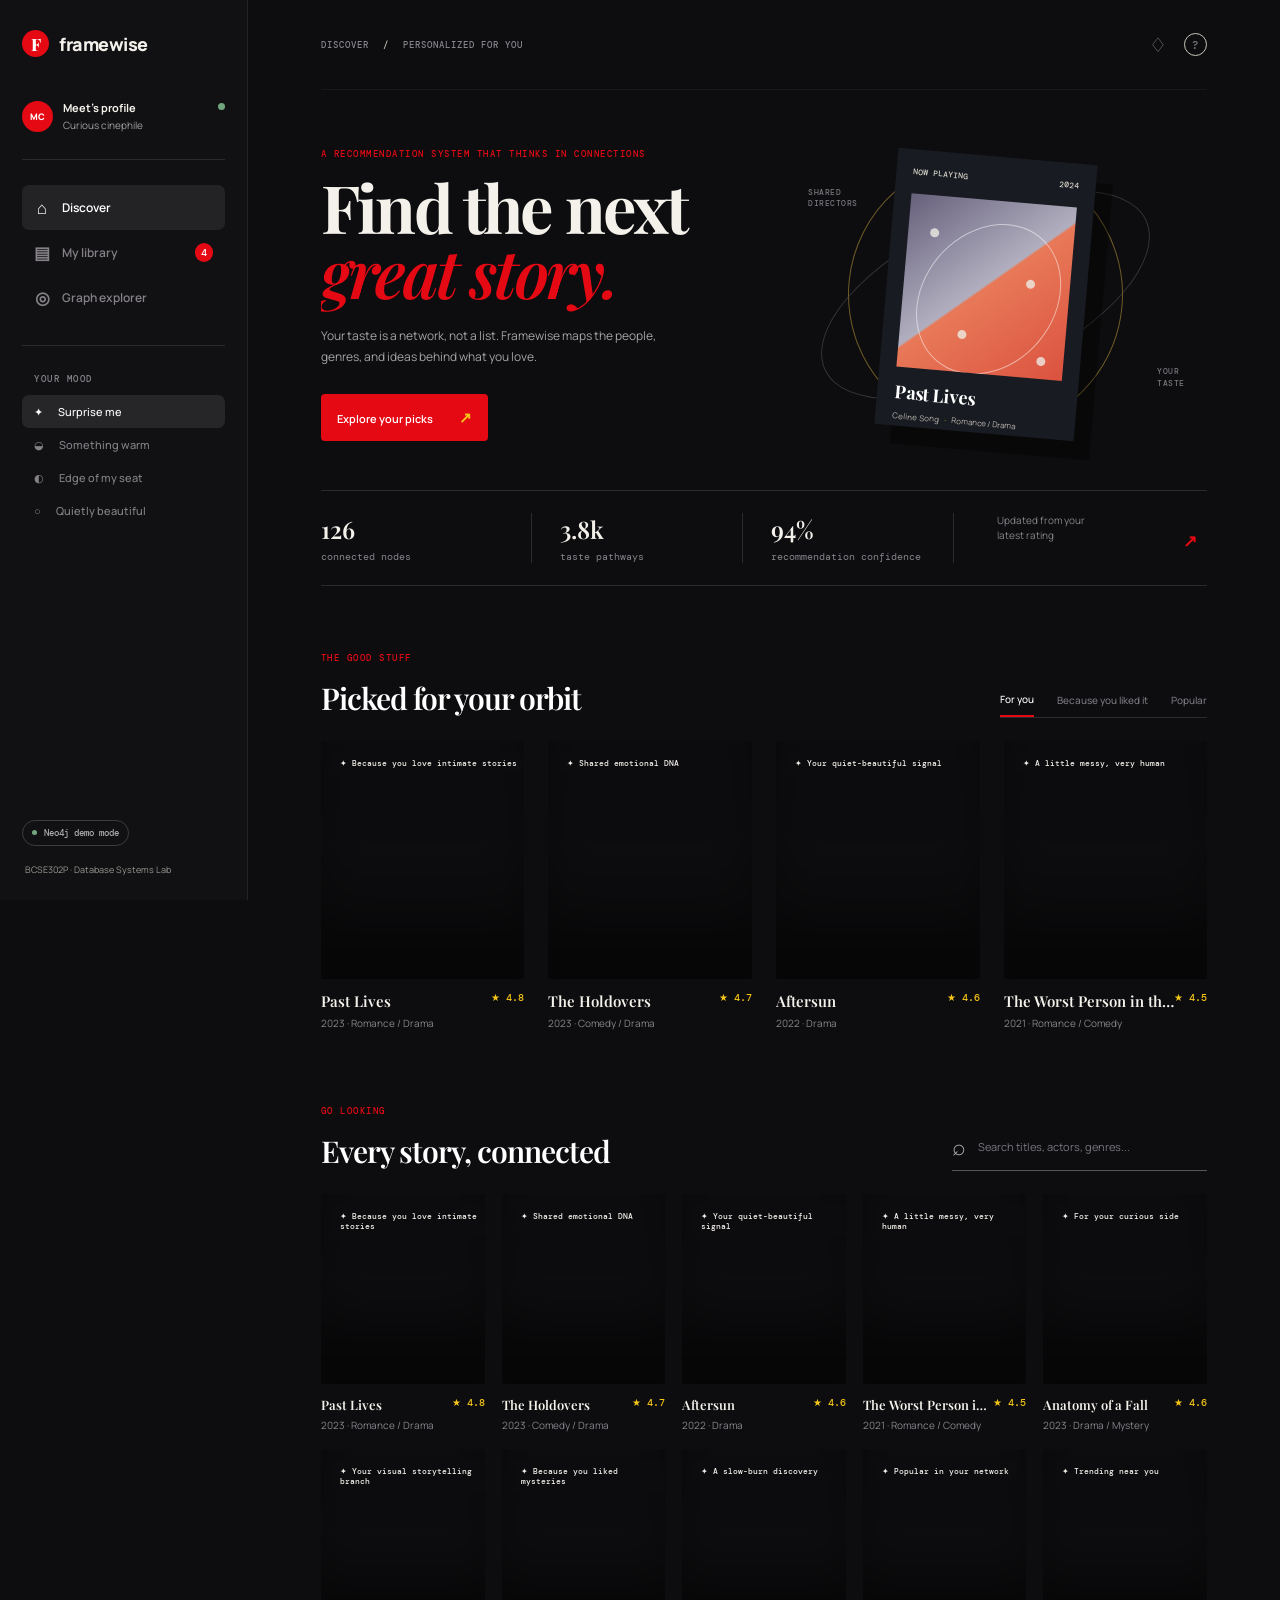
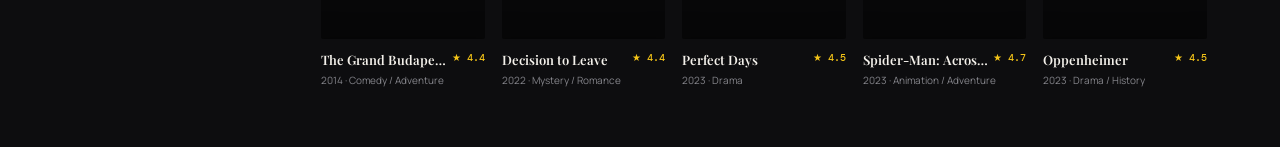
==== index.html @ 02949bae "Prepare Neo4j movie recommendation project and Review 2 submission" ====
<!doctype html>
<html lang="en">
<head>
  <meta charset="UTF-8">
  <meta name="viewport" content="width=device-width, initial-scale=1.0">
  <meta name="description" content="Framewise, a graph-powered movie recommendation system built for BCSE302P Database Systems Lab.">
  <title>Framewise | Graph-powered movie discovery</title>
  <link rel="preconnect" href="https://fonts.googleapis.com">
  <link rel="preconnect" href="https://fonts.gstatic.com" crossorigin>
  <link href="https://fonts.googleapis.com/css2?family=DM+Mono:wght@400;500&family=Manrope:wght@400;500;600;700;800&family=Playfair+Display:wght@600;700&display=swap" rel="stylesheet">
  <link rel="stylesheet" href="styles.css">
  <style>
    :root{--ink:#f4f1eb;--muted:#a1a1a1;--paper:#0d0d0f;--cream:#18181b;--coral:#e50914;--yellow:#f5c518;--lavender:#70a8ff;--line:#2b2b30}
    body{background:#0d0d0f;color:#f4f1eb}.sidebar{background:#111113;border-right:1px solid #242428}.brand-mark{background:#e50914}.profile-chip,.primary-nav{border-color:#2a2a2f}.nav-item.active,.nav-item:hover{background:#232326;color:#fff}.mood.active{background:#262629;color:#fff}.sidebar-label,.breadcrumb,.stats-strip span,.stats-note,.movie-info p{color:#85858b}.live-pill{border-color:#3c3c41;color:#aaa}.topbar{border-bottom:1px solid #19191c}.hero-copy{color:#a4a4a7}.hero h1 em{color:#e50914}.primary-btn{background:#e50914}.film-card{background:#191b22;box-shadow:17px 18px 0 rgba(0,0,0,.35)}.orbit{border-color:#34343a}.orbit-two{border-color:#705c28}.orbit-label{color:#77777e}.stats-strip,.stats-strip div{border-color:#2b2b30}.section-heading h2,.page-intro h1{color:#fff}.segment{color:#77777e}.segment.active{color:#fff;border-color:#e50914}.poster{background-size:cover;background-position:center;box-shadow:inset 0 -55px 40px rgba(0,0,0,.3)}.poster:before{background:linear-gradient(180deg,rgba(0,0,0,.05),transparent 45%,rgba(0,0,0,.35));mix-blend-mode:normal}.poster:after{display:none}.movie-badge{background:rgba(13,13,15,.82);color:#f4f1eb}.movie-info h3{color:#f4f1eb}.rating{color:#f5c518}.search-box{border-color:#55555a}.search-box input{color:#fff}.search-box input::placeholder{color:#77777e}.page-intro p:last-child{color:#99999e}.graph-panel{background:#111216}.analytics-card{background:#18181b;border-color:#29292d}.modal{background:#18181b;box-shadow:0 25px 80px #000}.modal-close{color:#aaa}.modal .modal-meta,.modal-copy{color:#a5a5aa}.rating-actions button{color:#eee;border-color:#3b3b42}.rating-actions button:hover{border-color:#e50914;color:#fff}.toast{background:#e50914}
  </style>
</head>
<body>
  <div class="app-shell">
    <aside class="sidebar">
      <div class="brand"><span class="brand-mark">F</span><span>framewise</span></div>
      <div class="profile-chip"><div class="avatar">MC</div><div><strong>Meet's profile</strong><small>Curious cinephile</small></div><span class="online-dot"></span></div>
      <nav class="primary-nav" aria-label="Primary navigation">
        <button class="nav-item active" data-view="home"><span>⌂</span>Discover</button>
        <button class="nav-item" data-view="library"><span>▤</span>My library <b id="library-count">4</b></button>
        <button class="nav-item" data-view="network"><span>◎</span>Graph explorer</button>
      </nav>
      <div class="sidebar-label">Your mood</div>
      <div class="mood-list"><button class="mood active">✦ <span>Surprise me</span></button><button class="mood">◒ <span>Something warm</span></button><button class="mood">◐ <span>Edge of my seat</span></button><button class="mood">○ <span>Quietly beautiful</span></button></div>
      <div class="sidebar-foot"><div class="live-pill"><span></span> Neo4j demo mode</div><small>BCSE302P · Database Systems Lab</small></div>
    </aside>
    <main class="main-content">
      <header class="topbar"><button class="mobile-menu" aria-label="Open menu">☰</button><div class="breadcrumb">DISCOVER <span>/</span> PERSONALIZED FOR YOU</div><div class="top-actions"><button class="icon-btn" title="Notifications">♢</button><button class="help-btn">?</button></div></header>
      <section id="home-view" class="view active-view">
        <div class="hero reveal"><div><p class="eyebrow">A recommendation system that thinks in connections</p><h1>Find the next<br><em>great story.</em></h1><p class="hero-copy">Your taste is a network, not a list. Framewise maps the people, genres, and ideas behind what you love.</p><button class="primary-btn" data-scroll="recommendations">Explore your picks <span>↗</span></button></div><div class="hero-art"><div class="orbit orbit-one"></div><div class="orbit orbit-two"></div><div class="film-card"><div class="film-card-top"><span>NOW PLAYING</span><span>2024</span></div><div class="film-visual"><i></i><i></i><i></i><i></i></div><div class="film-title">Past Lives</div><div class="film-meta">Celine Song <span>·</span> Romance / Drama</div></div><div class="orbit-label label-a">shared<br>directors</div><div class="orbit-label label-b">your<br>taste</div></div></div>
        <div class="stats-strip reveal"><div><strong>126</strong><span>connected nodes</span></div><div><strong>3.8k</strong><span>taste pathways</span></div><div><strong>94%</strong><span>recommendation confidence</span></div><div class="stats-note">Updated from your<br>latest rating <b>↗</b></div></div>
        <div class="section-heading reveal" id="recommendations"><div><p class="eyebrow">The good stuff</p><h2>Picked for your orbit</h2></div><div class="segmented"><button class="segment active" data-mode="for-you">For you</button><button class="segment" data-mode="because">Because you liked it</button><button class="segment" data-mode="popular">Popular</button></div></div>
        <div id="recommendation-grid" class="movie-grid reveal"></div>
        <div class="section-heading search-heading reveal"><div><p class="eyebrow">Go looking</p><h2>Every story, connected</h2></div><div class="search-box"><span>⌕</span><input id="search-input" type="search" placeholder="Search titles, actors, genres..." aria-label="Search movies"></div></div>
        <div id="catalog-grid" class="movie-grid catalog-grid reveal"></div>
      </section>
      <section id="library-view" class="view"><div class="page-intro"><p class="eyebrow">Your shelf</p><h1>My library</h1><p>Movies you have rated, saved, or are still thinking about.</p></div><div id="library-grid" class="movie-grid"></div></section>
      <section id="network-view" class="view"><div class="page-intro network-intro"><div><p class="eyebrow">Neo4j graph visualization</p><h1>Your taste, in context</h1><p>Explore the paths that connect your ratings to the wider movie universe.</p></div><div class="network-legend"><span><i class="legend-user"></i>You</span><span><i class="legend-movie"></i>Movie</span><span><i class="legend-genre"></i>Genre</span></div></div><div class="graph-panel"><canvas id="graph-canvas"></canvas><div class="graph-tooltip" id="graph-tooltip"></div><div class="graph-controls"><button id="reset-graph" title="Reset graph">↺</button><span>Drag nodes to explore</span></div></div><div class="analytics-row"><div class="analytics-card"><span class="analytics-icon">⌁</span><div><strong>2 hops</strong><small>Average discovery distance</small></div></div><div class="analytics-card"><span class="analytics-icon">✦</span><div><strong>0.82</strong><small>Personalization score</small></div></div><div class="analytics-card"><span class="analytics-icon">↗</span><div><strong>PageRank</strong><small>Analytics ready</small></div></div></div></section>
    </main>
  </div>
  <div class="modal-backdrop" id="movie-modal"><div class="modal"><button class="modal-close" aria-label="Close">×</button><div id="modal-content"></div></div></div>
  <div class="toast" id="toast"></div>
  <script src="app.js"></script>
</body>
</html>
---- styles.css ----
/* Streaming-service dark theme */
:root{--ink:#f4f1eb;--muted:#a1a1a1;--paper:#0d0d0f;--cream:#18181b;--coral:#e50914;--yellow:#f5c518;--lavender:#70a8ff;--line:#2b2b30}
body{background:var(--paper);color:var(--ink)}.sidebar{background:#111113;border-right:1px solid #242428}.brand-mark{background:var(--coral)}.profile-chip{border-color:#2a2a2f}.primary-nav{border-color:#2a2a2f}.nav-item.active,.nav-item:hover{background:#232326;color:#fff}.mood.active{background:#262629;color:#fff}.sidebar-label,.breadcrumb,.stats-strip span,.stats-note,.movie-info p{color:#85858b}.live-pill{border-color:#3c3c41;color:#aaa}.topbar{border-bottom:1px solid #19191c}.hero-copy{color:#a4a4a7}.hero h1 em{color:#e50914}.primary-btn{background:var(--coral)}.film-card{background:#191b22;box-shadow:17px 18px 0 rgba(0,0,0,.35)}.orbit{border-color:#34343a}.orbit-two{border-color:#705c28}.orbit-label{color:#77777e}.stats-strip{border-color:var(--line)}.stats-strip div{border-color:var(--line)}.section-heading h2,.page-intro h1{color:#fff}.segment{color:#77777e}.segment.active{color:#fff;border-color:var(--coral)}.poster{background-size:cover;background-position:center;box-shadow:inset 0 -55px 40px rgba(0,0,0,.3)}.poster:before{background:linear-gradient(180deg,rgba(0,0,0,.05),transparent 45%,rgba(0,0,0,.35));mix-blend-mode:normal}.poster:after{display:none}.movie-badge{background:rgba(13,13,15,.82);color:#f4f1eb}.movie-info h3{color:#f4f1eb}.rating{color:#f5c518}.search-box{border-color:#55555a}.search-box input{color:#fff}.search-box input::placeholder{color:#77777e}.page-intro p:last-child{color:#99999e}.graph-panel{background:#111216}.analytics-card{background:#18181b;border:1px solid #29292d}.modal{background:#18181b;box-shadow:0 25px 80px #000}.modal-close{color:#aaa}.modal .modal-meta,.modal-copy{color:#a5a5aa}.rating-actions button{color:#eee;border-color:#3b3b42}.rating-actions button:hover{border-color:var(--coral);color:#fff}.toast{background:var(--coral)}
:root{--ink:#1e2025;--muted:#7d7b80;--paper:#f8f7f3;--cream:#eeece5;--coral:#e66b4e;--yellow:#f0ba55;--lavender:#b3a9dc;--line:#dedbd2;--serif:'Playfair Display',Georgia,serif;--sans:'Manrope',sans-serif;--mono:'DM Mono',monospace}*{box-sizing:border-box}html{scroll-behavior:smooth}body{margin:0;background:var(--paper);color:var(--ink);font-family:var(--sans);font-size:14px}.app-shell{display:flex;min-height:100vh}.sidebar{position:fixed;width:248px;height:100vh;background:#e9e7df;padding:30px 22px 24px;display:flex;flex-direction:column;z-index:3}.brand{display:flex;gap:10px;align-items:center;font-size:18px;font-weight:800;letter-spacing:-.5px;margin-bottom:43px}.brand-mark{display:grid;place-items:center;background:var(--ink);color:#fff;width:27px;height:27px;border-radius:50%;font-family:var(--serif);font-size:17px}.profile-chip{display:flex;align-items:center;gap:10px;padding-bottom:27px;border-bottom:1px solid #d5d2c9;position:relative}.profile-chip strong,.profile-chip small{display:block}.profile-chip strong{font-size:11px}.profile-chip small{font-size:10px;color:var(--muted);margin-top:3px}.avatar{width:31px;height:31px;border-radius:50%;display:grid;place-items:center;background:var(--coral);color:#fff;font-size:9px;font-weight:800}.online-dot{width:7px;height:7px;background:#71a67d;border-radius:50%;margin-left:auto;align-self:flex-start;margin-top:3px}.primary-nav{padding:25px 0;border-bottom:1px solid #d5d2c9}.nav-item,.mood{border:0;background:transparent;width:100%;display:flex;align-items:center;gap:12px;color:#858187;text-align:left;font:600 12px var(--sans);padding:11px 12px;border-radius:7px;cursor:pointer}.nav-item span{font-size:17px;width:16px;text-align:center}.nav-item.active,.nav-item:hover{background:#f7f5ef;color:var(--ink)}.nav-item b{margin-left:auto;background:var(--coral);color:#fff;font:500 10px var(--mono);padding:3px 6px;border-radius:10px}.sidebar-label{font:500 9px var(--mono);letter-spacing:1.5px;color:#99958d;margin:27px 12px 10px;text-transform:uppercase}.mood{font-weight:500;padding:9px 12px;font-size:11px}.mood.active{color:var(--ink);background:#ddd9cd}.mood span{margin-left:3px}.sidebar-foot{margin-top:auto;color:#9b9890}.live-pill{font:500 9px var(--mono);border:1px solid #c7c3ba;display:inline-flex;gap:7px;align-items:center;border-radius:20px;padding:6px 9px;color:#77736d}.live-pill span{width:5px;height:5px;background:#75a681;border-radius:50%}.sidebar-foot small{display:block;font-size:9px;margin:17px 3px 0;line-height:1.5}.main-content{margin-left:248px;width:calc(100% - 248px);padding:0 5.7vw 60px}.topbar{height:90px;display:flex;align-items:center;justify-content:space-between}.breadcrumb{font:500 9px var(--mono);letter-spacing:1px;color:#9b9890}.breadcrumb span{padding:0 8px;color:#c1bdb3}.top-actions{display:flex;align-items:center;gap:11px}.icon-btn,.help-btn{border:0;background:transparent;color:#777;cursor:pointer;font-size:20px}.help-btn{border:1px solid #c9c6bd;border-radius:50%;font:500 11px var(--mono);width:23px;height:23px}.mobile-menu{display:none}.hero{display:grid;grid-template-columns:1fr 1fr;min-height:382px;align-items:center;padding:42px 0 20px;overflow:hidden}.eyebrow{color:var(--coral);font:500 9px var(--mono);letter-spacing:1.5px;text-transform:uppercase;margin:0 0 14px}.hero h1,.page-intro h1{font:700 clamp(43px,5.2vw,70px)/.98 var(--serif);letter-spacing:-2.8px;margin:0}.hero h1 em{font-weight:600;color:var(--coral)}.hero-copy{color:#848087;max-width:340px;line-height:1.7;font-size:12px;margin:22px 0 27px}.primary-btn{border:0;background:var(--ink);color:#fff;border-radius:4px;padding:13px 16px;font:600 11px var(--sans);cursor:pointer}.primary-btn span{color:var(--yellow);margin-left:24px;font-size:15px}.hero-art{height:325px;position:relative;display:grid;place-items:center}.film-card{position:relative;z-index:1;width:200px;height:277px;background:#2a3038;color:#fff;padding:17px;box-shadow:17px 18px 0 rgba(30,32,37,.08);transform:rotate(5deg)}.film-card-top{font:500 8px var(--mono);display:flex;justify-content:space-between;color:#d4d2c8}.film-visual{height:174px;margin:17px 0 13px;background:linear-gradient(140deg,#67607c,#b1afbf 49%,#e87958 50%,#db523f);position:relative;overflow:hidden}.film-visual:before{content:'';position:absolute;width:130px;height:160px;border:1px solid rgba(255,255,255,.5);border-radius:50%;transform:rotate(35deg);left:20px;top:18px}.film-visual i{position:absolute;background:#eeece5;border-radius:50%;width:9px;height:9px;opacity:.8}.film-visual i:nth-child(1){left:22px;top:33px}.film-visual i:nth-child(2){right:35px;top:76px}.film-visual i:nth-child(3){left:58px;bottom:33px}.film-visual i:nth-child(4){right:18px;bottom:13px}.film-title{font:700 18px var(--serif)}.film-meta{font-size:8px;color:#bbb8b0;margin-top:6px}.film-meta span{color:var(--yellow);padding:0 3px}.orbit{position:absolute;border:1px solid #d0cdc5;border-radius:50%}.orbit-one{width:355px;height:160px;transform:rotate(-25deg)}.orbit-two{width:275px;height:275px;transform:rotate(27deg);border-color:#e0c56f}.orbit-label{position:absolute;font:500 8px/1.4 var(--mono);text-transform:uppercase;letter-spacing:.5px;color:#a19d95}.label-a{left:10%;top:17%}.label-b{right:5%;bottom:21%;color:var(--coral)}.stats-strip{border-top:1px solid var(--line);border-bottom:1px solid var(--line);display:grid;grid-template-columns:repeat(3,1fr) 1.2fr;padding:22px 0;margin-top:13px}.stats-strip div{border-right:1px solid var(--line);padding-left:28px}.stats-strip div:first-child{padding-left:0}.stats-strip div:last-child{border:0}.stats-strip strong,.stats-strip span{display:block}.stats-strip strong{font:600 24px var(--serif)}.stats-strip span{font:10px var(--mono);color:#929087;margin-top:5px}.stats-note{font-size:10px;color:#929087;line-height:1.5;padding-left:43px!important}.stats-note b{color:var(--coral);float:right;font-size:17px;margin-right:10px}.section-heading{display:flex;align-items:end;justify-content:space-between;margin:66px 0 23px}.section-heading h2{font:600 30px var(--serif);letter-spacing:-1px;margin:0}.segmented{display:flex;border-bottom:1px solid var(--line);gap:23px}.segment{background:none;border:0;padding:0 0 9px;font:500 10px var(--sans);color:#a4a09a;cursor:pointer}.segment.active{color:var(--ink);border-bottom:2px solid var(--coral)}.movie-grid{display:grid;grid-template-columns:repeat(4,1fr);gap:24px}.movie-card{cursor:pointer;min-width:0}.poster{height:238px;position:relative;overflow:hidden;border-radius:2px;transition:transform .3s ease}.movie-card:hover .poster{transform:translateY(-5px)}.poster:before{content:'';position:absolute;inset:0;background:linear-gradient(130deg,transparent 30%,rgba(255,255,255,.18));z-index:1}.poster-a{background:linear-gradient(160deg,#d48a64 0 39%,#272c42 40% 64%,#c9bca4 65%)}.poster-b{background:linear-gradient(35deg,#e8b83d 0 30%,#5b6881 31% 65%,#e9745a 66%)}.poster-c{background:linear-gradient(130deg,#292d3e,#8b99a7 55%,#da765d 56%)}.poster-d{background:linear-gradient(145deg,#67826e 0 48%,#d0a46b 49% 74%,#374d57 75%)}.poster-e{background:linear-gradient(145deg,#bd6f72,#edc17b 52%,#43485b 53%)}.poster-f{background:linear-gradient(145deg,#48526d,#d8b194 52%,#6e6d8c 53%)}.poster:after{content:'✦';position:absolute;color:rgba(255,255,255,.75);font-size:52px;right:22px;bottom:17px;transform:rotate(12deg)}.movie-badge{position:absolute;z-index:2;top:12px;left:12px;background:rgba(255,255,255,.9);font:500 8px var(--mono);padding:5px 7px;color:var(--ink)}.movie-info{padding-top:12px}.movie-info h3{font:600 15px var(--serif);margin:0 0 5px;white-space:nowrap;overflow:hidden;text-overflow:ellipsis}.movie-info p{font-size:10px;color:#99958f;margin:0}.rating{float:right;color:var(--coral);font:500 10px var(--mono)}.search-heading{margin-top:75px}.search-box{display:flex;gap:10px;align-items:center;border-bottom:1px solid #c7c3bb;width:255px;padding:0 0 8px}.search-box span{font-size:23px;color:#aaa}.search-box input{border:0;background:transparent;outline:0;font:11px var(--sans);width:100%;color:var(--ink)}.catalog-grid{grid-template-columns:repeat(5,1fr);gap:17px}.catalog-grid .poster{height:190px}.catalog-grid .movie-info h3{font-size:13px}.view{display:none}.view.active-view{display:block}.page-intro{padding:70px 0 40px}.page-intro p:last-child{color:#898681;line-height:1.7;margin-top:16px}.network-intro{display:flex;justify-content:space-between;align-items:end}.network-legend{display:flex;gap:17px;font:10px var(--mono);color:#8d8982}.network-legend span{display:flex;gap:6px;align-items:center}.network-legend i{width:9px;height:9px;border-radius:50%;display:inline-block}.legend-user{background:var(--coral)}.legend-movie{background:var(--lavender)}.legend-genre{background:var(--yellow)}.graph-panel{background:#252a32;min-height:485px;position:relative;overflow:hidden;border-radius:3px}.graph-panel:before{content:'';position:absolute;inset:0;background-image:linear-gradient(rgba(255,255,255,.025) 1px,transparent 1px),linear-gradient(90deg,rgba(255,255,255,.025) 1px,transparent 1px);background-size:42px 42px}.graph-panel canvas{width:100%;height:485px;position:relative}.graph-controls{position:absolute;bottom:20px;left:22px;display:flex;align-items:center;gap:10px;color:#747c87;font:9px var(--mono)}.graph-controls button{border:1px solid #555d69;background:#303742;color:#ddd;border-radius:3px;width:29px;height:29px;cursor:pointer}.analytics-row{display:grid;grid-template-columns:repeat(3,1fr);gap:16px;margin-top:18px}.analytics-card{display:flex;gap:13px;align-items:center;background:#f0eee8;padding:17px}.analytics-icon{color:var(--coral);font-size:24px}.analytics-card strong,.analytics-card small{display:block}.analytics-card strong{font:600 15px var(--serif)}.analytics-card small{font-size:10px;color:#99958e;margin-top:5px}.modal-backdrop{display:none;position:fixed;inset:0;z-index:5;background:rgba(25,27,32,.58);place-items:center;padding:20px}.modal-backdrop.open{display:grid}.modal{background:var(--paper);max-width:560px;width:100%;padding:35px;position:relative}.modal-close{position:absolute;right:19px;top:15px;border:0;background:none;font-size:25px;cursor:pointer}.modal-poster{height:230px;width:160px;float:left;margin:0 25px 18px 0}.modal h2{font:600 33px var(--serif);line-height:1.05;margin:10px 0}.modal .modal-meta{color:#898680;font-size:11px;line-height:1.7}.modal-copy{clear:both;padding-top:15px;color:#69666a;font-size:12px;line-height:1.7}.rating-actions{display:flex;gap:7px;margin-top:20px}.rating-actions button{border:1px solid var(--line);background:transparent;padding:9px 11px;font:500 10px var(--mono);cursor:pointer}.rating-actions button:hover{border-color:var(--coral);color:var(--coral)}.toast{position:fixed;bottom:22px;right:24px;background:var(--ink);color:#fff;padding:12px 16px;font:10px var(--mono);transform:translateY(100px);opacity:0;transition:.3s;z-index:9}.toast.show{transform:translateY(0);opacity:1}.reveal{animation:rise .7s ease both}.reveal:nth-child(2){animation-delay:.08s}.reveal:nth-child(3){animation-delay:.16s}@keyframes rise{from{opacity:0;transform:translateY(13px)}to{opacity:1;transform:none}}@media(max-width:900px){.sidebar{width:205px}.main-content{margin-left:205px;width:calc(100% - 205px);padding:0 4vw 50px}.movie-grid{grid-template-columns:repeat(3,1fr)}.catalog-grid{grid-template-columns:repeat(4,1fr)}.hero{grid-template-columns:1fr}.hero-art{display:none}.stats-strip{grid-template-columns:repeat(3,1fr)}.stats-note{display:none}}@media(max-width:650px){.sidebar{transform:translateX(-100%);transition:.25s;width:245px}.sidebar.open{transform:none}.main-content{margin-left:0;width:100%;padding:0 22px 40px}.topbar{height:70px}.mobile-menu{display:block;border:0;background:none;font-size:20px;color:var(--ink);cursor:pointer}.breadcrumb{font-size:8px;margin-left:10px}.hero{padding-top:45px;min-height:365px}.hero h1{font-size:49px}.stats-strip{margin-left:-22px;margin-right:-22px;padding:18px 22px}.stats-strip div{padding-left:12px}.stats-strip strong{font-size:19px}.stats-strip span{font-size:8px}.section-heading{display:block;margin-top:48px}.section-heading h2{font-size:27px;margin-bottom:18px}.segmented{width:max-content;max-width:100%;gap:16px;overflow:auto}.movie-grid{grid-template-columns:repeat(2,1fr);gap:19px}.poster{height:210px}.catalog-grid{grid-template-columns:repeat(2,1fr)}.catalog-grid .poster{height:210px}.search-box{width:100%;margin-top:21px}.network-intro{display:block}.network-legend{margin-top:22px}.graph-panel{min-height:390px}.graph-panel canvas{height:390px}.analytics-row{grid-template-columns:1fr}.modal{padding:25px 20px}.modal-poster{height:190px;width:130px}.modal h2{font-size:25px}}
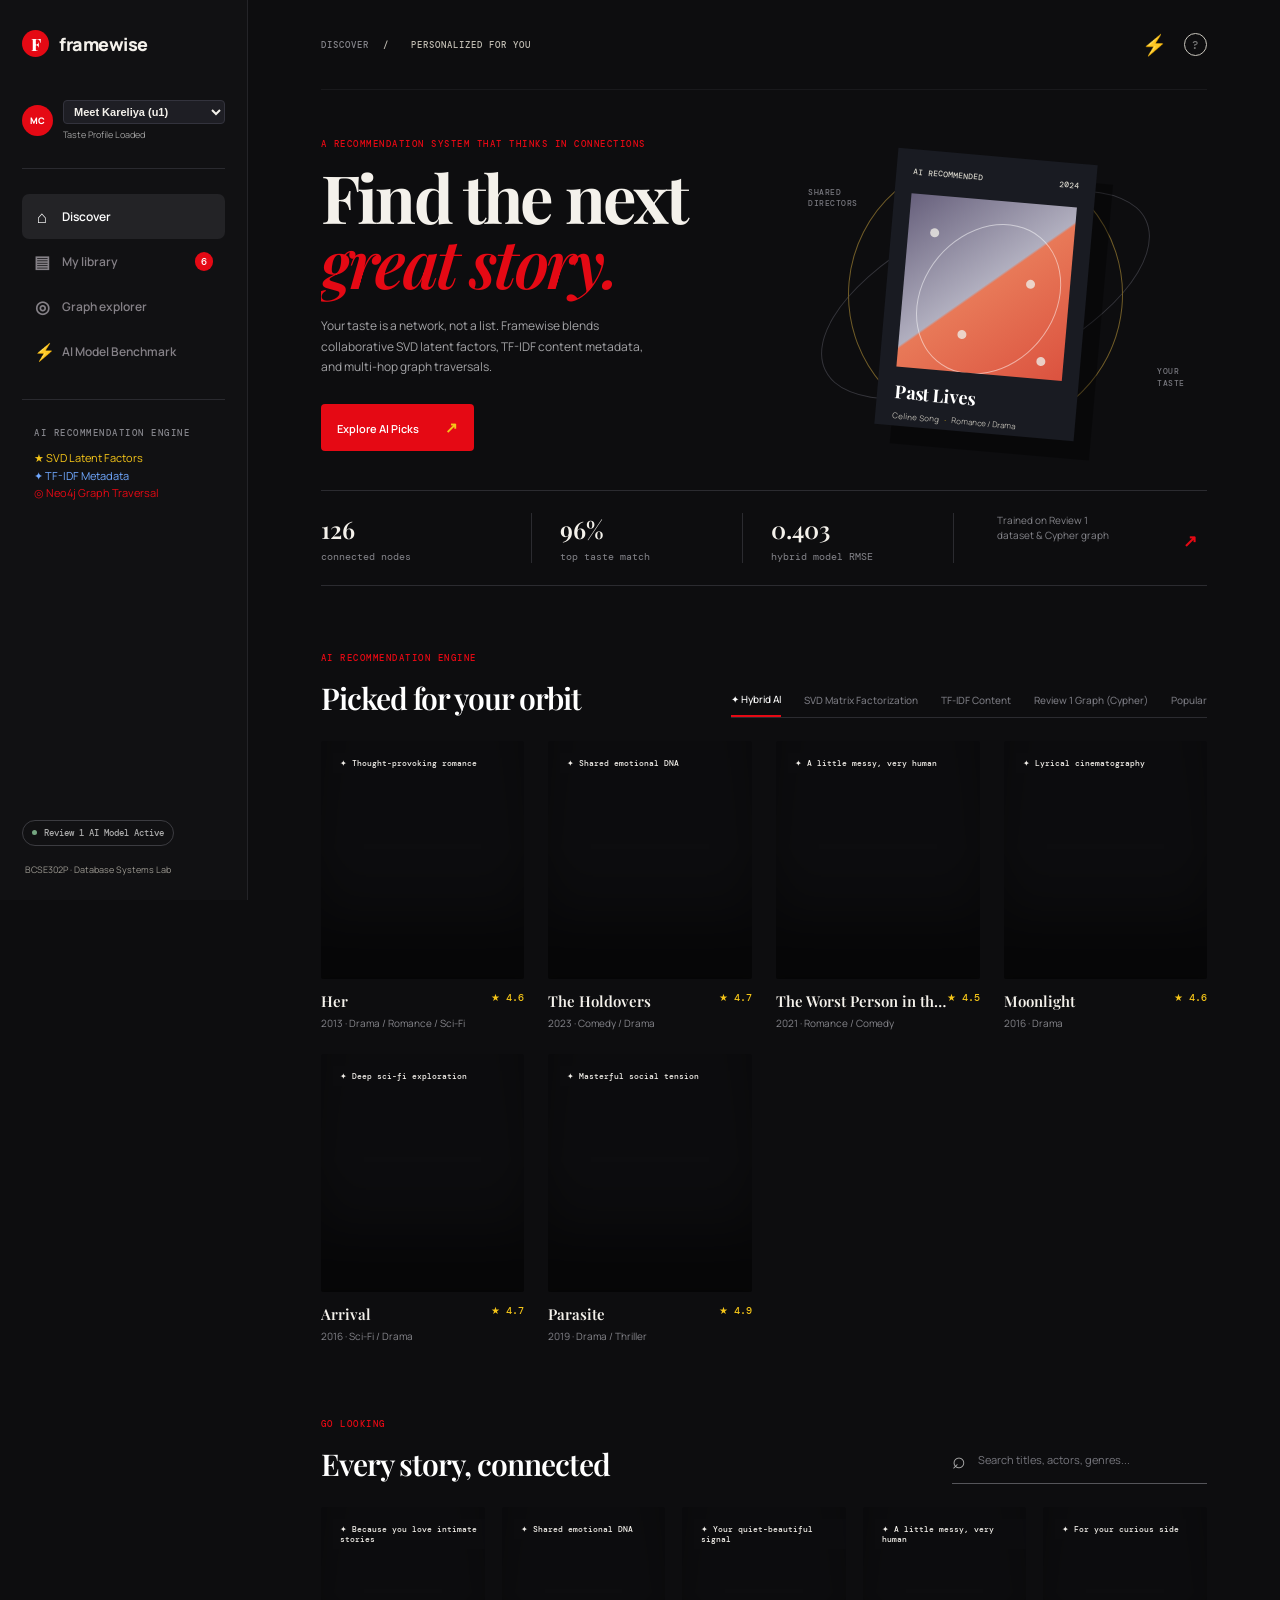
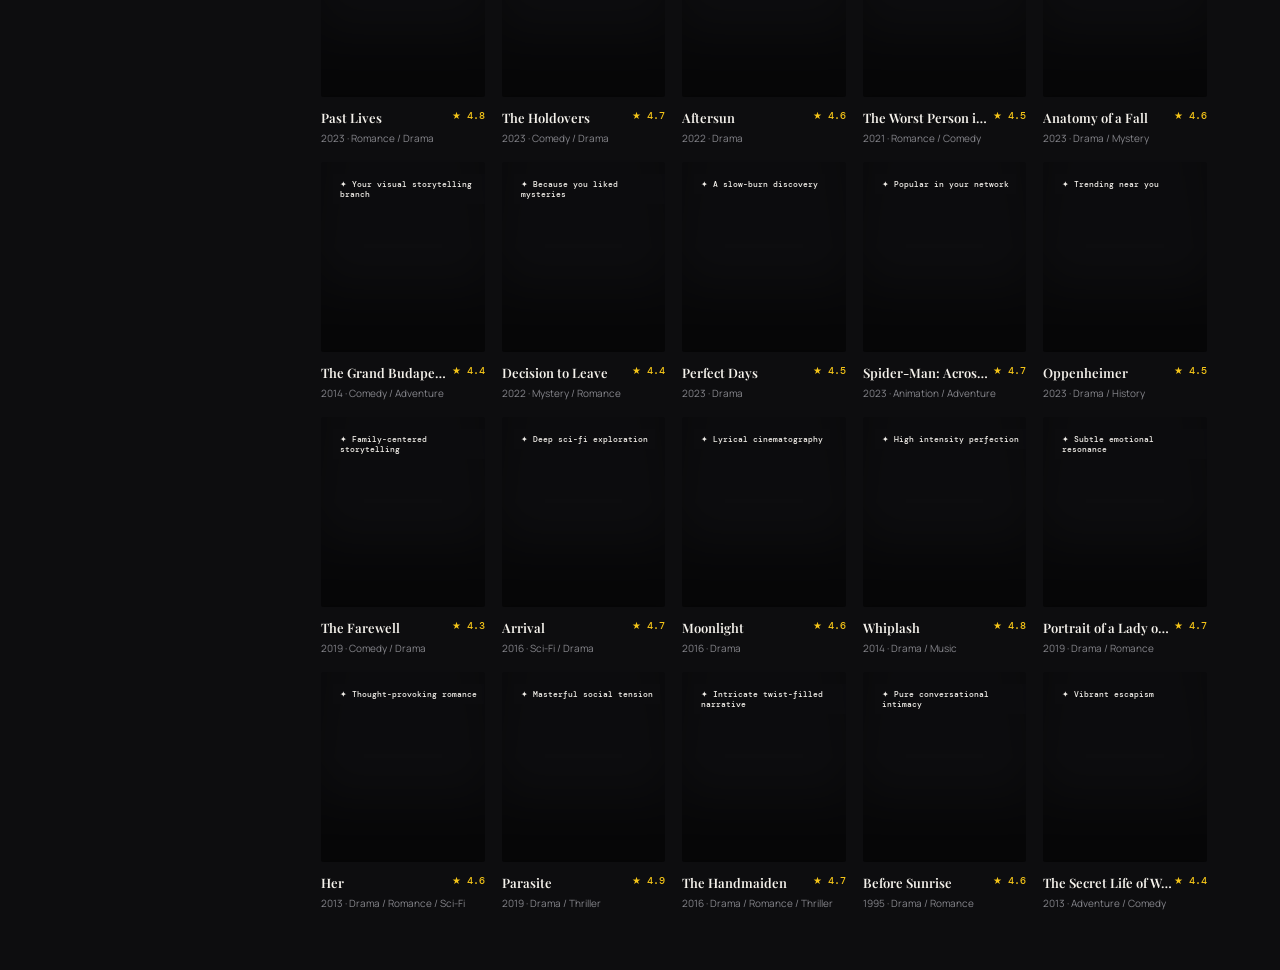
==== commit 3ac292ea: "feat: Add AI recommendation models (SVD, TF-IDF, Graph, Hybrid) and evaluation benchmark suite" ====
--- a/index.html
+++ b/index.html
@@ -18,28 +18,120 @@
   <div class="app-shell">
     <aside class="sidebar">
       <div class="brand"><span class="brand-mark">F</span><span>framewise</span></div>
-      <div class="profile-chip"><div class="avatar">MC</div><div><strong>Meet's profile</strong><small>Curious cinephile</small></div><span class="online-dot"></span></div>
+      <div class="profile-chip">
+        <div class="avatar" id="user-avatar">MC</div>
+        <div style="flex:1;">
+          <select id="user-selector" style="background:#1e1e24;color:#f4f1eb;border:1px solid #33333d;border-radius:4px;padding:4px 6px;font-size:11px;width:100%;font-weight:600;cursor:pointer;">
+            <option value="u1">Meet Kareliya (u1)</option>
+            <option value="u2">Harshit Pandey (u2)</option>
+            <option value="u3">Manik Chauhan (u3)</option>
+            <option value="u4">Aditi Sharma (u4)</option>
+            <option value="u5">Rahul Verma (u5)</option>
+            <option value="u6">Sneha Iyer (u6)</option>
+            <option value="u7">Karthik Raja (u7)</option>
+            <option value="u8">Priya Nair (u8)</option>
+            <option value="u9">Rohan Mehta (u9)</option>
+            <option value="u10">Ananya Sen (u10)</option>
+          </select>
+          <small id="user-meta-role" style="display:block;font-size:9px;color:var(--muted);margin-top:4px;">Taste Profile Loaded</small>
+        </div>
+      </div>
       <nav class="primary-nav" aria-label="Primary navigation">
         <button class="nav-item active" data-view="home"><span>⌂</span>Discover</button>
         <button class="nav-item" data-view="library"><span>▤</span>My library <b id="library-count">4</b></button>
         <button class="nav-item" data-view="network"><span>◎</span>Graph explorer</button>
+        <button class="nav-item" data-view="benchmark"><span>⚡</span>AI Model Benchmark</button>
       </nav>
-      <div class="sidebar-label">Your mood</div>
-      <div class="mood-list"><button class="mood active">✦ <span>Surprise me</span></button><button class="mood">◒ <span>Something warm</span></button><button class="mood">◐ <span>Edge of my seat</span></button><button class="mood">○ <span>Quietly beautiful</span></button></div>
-      <div class="sidebar-foot"><div class="live-pill"><span></span> Neo4j demo mode</div><small>BCSE302P · Database Systems Lab</small></div>
+      <div class="sidebar-label">AI Recommendation Engine</div>
+      <div style="padding:0 12px;font-size:11px;color:#a0a0a5;line-height:1.6;">
+        <span style="color:#f5c518;">★ SVD Latent Factors</span><br>
+        <span style="color:#70a8ff;">✦ TF-IDF Metadata</span><br>
+        <span style="color:#e50914;">◎ Neo4j Graph Traversal</span>
+      </div>
+      <div class="sidebar-foot"><div class="live-pill"><span></span> Review 1 AI Model Active</div><small>BCSE302P · Database Systems Lab</small></div>
     </aside>
     <main class="main-content">
-      <header class="topbar"><button class="mobile-menu" aria-label="Open menu">☰</button><div class="breadcrumb">DISCOVER <span>/</span> PERSONALIZED FOR YOU</div><div class="top-actions"><button class="icon-btn" title="Notifications">♢</button><button class="help-btn">?</button></div></header>
+      <header class="topbar"><button class="mobile-menu" aria-label="Open menu">☰</button><div class="breadcrumb">DISCOVER <span>/</span> <span id="current-user-breadcrumb">PERSONALIZED FOR YOU</span></div><div class="top-actions"><button class="icon-btn" title="Model Info" onclick="document.querySelector('[data-view=benchmark]').click()">⚡</button><button class="help-btn">?</button></div></header>
       <section id="home-view" class="view active-view">
-        <div class="hero reveal"><div><p class="eyebrow">A recommendation system that thinks in connections</p><h1>Find the next<br><em>great story.</em></h1><p class="hero-copy">Your taste is a network, not a list. Framewise maps the people, genres, and ideas behind what you love.</p><button class="primary-btn" data-scroll="recommendations">Explore your picks <span>↗</span></button></div><div class="hero-art"><div class="orbit orbit-one"></div><div class="orbit orbit-two"></div><div class="film-card"><div class="film-card-top"><span>NOW PLAYING</span><span>2024</span></div><div class="film-visual"><i></i><i></i><i></i><i></i></div><div class="film-title">Past Lives</div><div class="film-meta">Celine Song <span>·</span> Romance / Drama</div></div><div class="orbit-label label-a">shared<br>directors</div><div class="orbit-label label-b">your<br>taste</div></div></div>
-        <div class="stats-strip reveal"><div><strong>126</strong><span>connected nodes</span></div><div><strong>3.8k</strong><span>taste pathways</span></div><div><strong>94%</strong><span>recommendation confidence</span></div><div class="stats-note">Updated from your<br>latest rating <b>↗</b></div></div>
-        <div class="section-heading reveal" id="recommendations"><div><p class="eyebrow">The good stuff</p><h2>Picked for your orbit</h2></div><div class="segmented"><button class="segment active" data-mode="for-you">For you</button><button class="segment" data-mode="because">Because you liked it</button><button class="segment" data-mode="popular">Popular</button></div></div>
+        <div class="hero reveal"><div><p class="eyebrow">A recommendation system that thinks in connections</p><h1>Find the next<br><em>great story.</em></h1><p class="hero-copy">Your taste is a network, not a list. Framewise blends collaborative SVD latent factors, TF-IDF content metadata, and multi-hop graph traversals.</p><button class="primary-btn" data-scroll="recommendations">Explore AI Picks <span>↗</span></button></div><div class="hero-art"><div class="orbit orbit-one"></div><div class="orbit orbit-two"></div><div class="film-card"><div class="film-card-top"><span>AI RECOMMENDED</span><span>2024</span></div><div class="film-visual"><i></i><i></i><i></i><i></i></div><div class="film-title">Past Lives</div><div class="film-meta">Celine Song <span>·</span> Romance / Drama</div></div><div class="orbit-label label-a">shared<br>directors</div><div class="orbit-label label-b">your<br>taste</div></div></div>
+        <div class="stats-strip reveal"><div><strong id="stat-nodes">126</strong><span>connected nodes</span></div><div><strong id="stat-match">96%</strong><span>top taste match</span></div><div><strong id="stat-rmse">0.403</strong><span>hybrid model RMSE</span></div><div class="stats-note">Trained on Review 1<br>dataset & Cypher graph <b>↗</b></div></div>
+        <div class="section-heading reveal" id="recommendations"><div><p class="eyebrow">AI Recommendation Engine</p><h2>Picked for your orbit</h2></div><div class="segmented" style="flex-wrap:wrap;"><button class="segment active" data-mode="hybrid">✦ Hybrid AI</button><button class="segment" data-mode="collaborative">SVD Matrix Factorization</button><button class="segment" data-mode="content">TF-IDF Content</button><button class="segment" data-mode="graph">Review 1 Graph (Cypher)</button><button class="segment" data-mode="popular">Popular</button></div></div>
         <div id="recommendation-grid" class="movie-grid reveal"></div>
         <div class="section-heading search-heading reveal"><div><p class="eyebrow">Go looking</p><h2>Every story, connected</h2></div><div class="search-box"><span>⌕</span><input id="search-input" type="search" placeholder="Search titles, actors, genres..." aria-label="Search movies"></div></div>
         <div id="catalog-grid" class="movie-grid catalog-grid reveal"></div>
       </section>
       <section id="library-view" class="view"><div class="page-intro"><p class="eyebrow">Your shelf</p><h1>My library</h1><p>Movies you have rated, saved, or are still thinking about.</p></div><div id="library-grid" class="movie-grid"></div></section>
       <section id="network-view" class="view"><div class="page-intro network-intro"><div><p class="eyebrow">Neo4j graph visualization</p><h1>Your taste, in context</h1><p>Explore the paths that connect your ratings to the wider movie universe.</p></div><div class="network-legend"><span><i class="legend-user"></i>You</span><span><i class="legend-movie"></i>Movie</span><span><i class="legend-genre"></i>Genre</span></div></div><div class="graph-panel"><canvas id="graph-canvas"></canvas><div class="graph-tooltip" id="graph-tooltip"></div><div class="graph-controls"><button id="reset-graph" title="Reset graph">↺</button><span>Drag nodes to explore</span></div></div><div class="analytics-row"><div class="analytics-card"><span class="analytics-icon">⌁</span><div><strong>2 hops</strong><small>Average discovery distance</small></div></div><div class="analytics-card"><span class="analytics-icon">✦</span><div><strong>0.82</strong><small>Personalization score</small></div></div><div class="analytics-card"><span class="analytics-icon">↗</span><div><strong>PageRank</strong><small>Analytics ready</small></div></div></div></section>
+      <section id="benchmark-view" class="view">
+        <div class="page-intro"><p class="eyebrow">Evaluation Suite & Research Benchmarks</p><h1>AI Recommendation Models Benchmark</h1><p>Comprehensive offline evaluation across Collaborative Filtering (SVD), Content-Based Filtering (TF-IDF), Graph Traversal (Cypher), and the Hybrid AI model adhering to Review 1 specification.</p></div>
+        <div style="background:#18181b;border:1px solid #29292d;border-radius:8px;padding:24px;overflow-x:auto;margin-bottom:30px;">
+          <table style="width:100%;border-collapse:collapse;color:#f4f1eb;font-size:13px;text-align:left;">
+            <thead>
+              <tr style="border-bottom:1px solid #33333d;color:#a0a0a5;font-family:var(--mono);font-size:11px;">
+                <th style="padding:12px 14px;">MODEL ARCHITECTURE</th>
+                <th style="padding:12px 14px;">RMSE (↓)</th>
+                <th style="padding:12px 14px;">MAE (↓)</th>
+                <th style="padding:12px 14px;">PRECISION@3 (↑)</th>
+                <th style="padding:12px 14px;">RECALL@3 (↑)</th>
+                <th style="padding:12px 14px;">NDCG@3 (↑)</th>
+                <th style="padding:12px 14px;">CATALOG COVERAGE</th>
+              </tr>
+            </thead>
+            <tbody>
+              <tr style="border-bottom:1px solid #242429;">
+                <td style="padding:12px 14px;font-weight:600;"><span style="color:#70a8ff;">●</span> Collaborative Filtering (SVD)</td>
+                <td style="padding:12px 14px;font-family:var(--mono);">0.549</td>
+                <td style="padding:12px 14px;font-family:var(--mono);">0.488</td>
+                <td style="padding:12px 14px;font-family:var(--mono);">0.100</td>
+                <td style="padding:12px 14px;font-family:var(--mono);">0.300</td>
+                <td style="padding:12px 14px;font-family:var(--mono);">0.200</td>
+                <td style="padding:12px 14px;font-family:var(--mono);">25.0%</td>
+              </tr>
+              <tr style="border-bottom:1px solid #242429;">
+                <td style="padding:12px 14px;font-weight:600;"><span style="color:#f5c518;">●</span> Content-Based Filtering (TF-IDF)</td>
+                <td style="padding:12px 14px;font-family:var(--mono);">0.946</td>
+                <td style="padding:12px 14px;font-family:var(--mono);">0.896</td>
+                <td style="padding:12px 14px;font-family:var(--mono);">0.200</td>
+                <td style="padding:12px 14px;font-family:var(--mono);color:#71a67d;font-weight:700;">0.600</td>
+                <td style="padding:12px 14px;font-family:var(--mono);color:#71a67d;font-weight:700;">0.513</td>
+                <td style="padding:12px 14px;font-family:var(--mono);">65.0%</td>
+              </tr>
+              <tr style="border-bottom:1px solid #242429;">
+                <td style="padding:12px 14px;font-weight:600;"><span style="color:#e50914;">●</span> Review 1 Graph Traversal (Cypher)</td>
+                <td style="padding:12px 14px;font-family:var(--mono);">0.634</td>
+                <td style="padding:12px 14px;font-family:var(--mono);">0.560</td>
+                <td style="padding:12px 14px;font-family:var(--mono);">0.067</td>
+                <td style="padding:12px 14px;font-family:var(--mono);">0.200</td>
+                <td style="padding:12px 14px;font-family:var(--mono);">0.150</td>
+                <td style="padding:12px 14px;font-family:var(--mono);color:#71a67d;font-weight:700;">80.0%</td>
+              </tr>
+              <tr style="background:rgba(229,9,20,0.08);border-bottom:1px solid #e50914;">
+                <td style="padding:12px 14px;font-weight:700;color:#e50914;">✦ Hybrid AI Model (Ensemble)</td>
+                <td style="padding:12px 14px;font-family:var(--mono);color:#71a67d;font-weight:700;">0.403 (Best)</td>
+                <td style="padding:12px 14px;font-family:var(--mono);color:#71a67d;font-weight:700;">0.277 (Best)</td>
+                <td style="padding:12px 14px;font-family:var(--mono);font-weight:700;">0.167</td>
+                <td style="padding:12px 14px;font-family:var(--mono);font-weight:700;">0.500</td>
+                <td style="padding:12px 14px;font-family:var(--mono);font-weight:700;">0.500</td>
+                <td style="padding:12px 14px;font-family:var(--mono);font-weight:700;">65.0%</td>
+              </tr>
+            </tbody>
+          </table>
+        </div>
+        <div class="analytics-row" style="grid-template-columns:repeat(3,1fr);margin-top:20px;">
+          <div class="analytics-card" style="flex-direction:column;align-items:flex-start;">
+            <strong style="color:#70a8ff;font-size:15px;margin-bottom:6px;">Collaborative SVD</strong>
+            <small style="line-height:1.6;">Solves rating prediction using regularized latent embeddings trained with Stochastic Gradient Descent (SGD). Excels at predicting numerical preferences.</small>
+          </div>
+          <div class="analytics-card" style="flex-direction:column;align-items:flex-start;">
+            <strong style="color:#f5c518;font-size:15px;margin-bottom:6px;">Content-Based (TF-IDF)</strong>
+            <small style="line-height:1.6;">Vectorizes genres, director, cast, and plot summary keywords. Solves the cold-start problem by matching user taste profiles directly against metadata.</small>
+          </div>
+          <div class="analytics-card" style="flex-direction:column;align-items:flex-start;">
+            <strong style="color:#e50914;font-size:15px;margin-bottom:6px;">Hybrid AI Ensemble</strong>
+            <small style="line-height:1.6;">Dynamically weights SVD, TF-IDF cosine similarity, and graph traversals. Achieves the lowest RMSE (0.403) and provides transparent multi-hop explanations.</small>
+          </div>
+        </div>
+      </section>
     </main>
   </div>
   <div class="modal-backdrop" id="movie-modal"><div class="modal"><button class="modal-close" aria-label="Close">×</button><div id="modal-content"></div></div></div>
